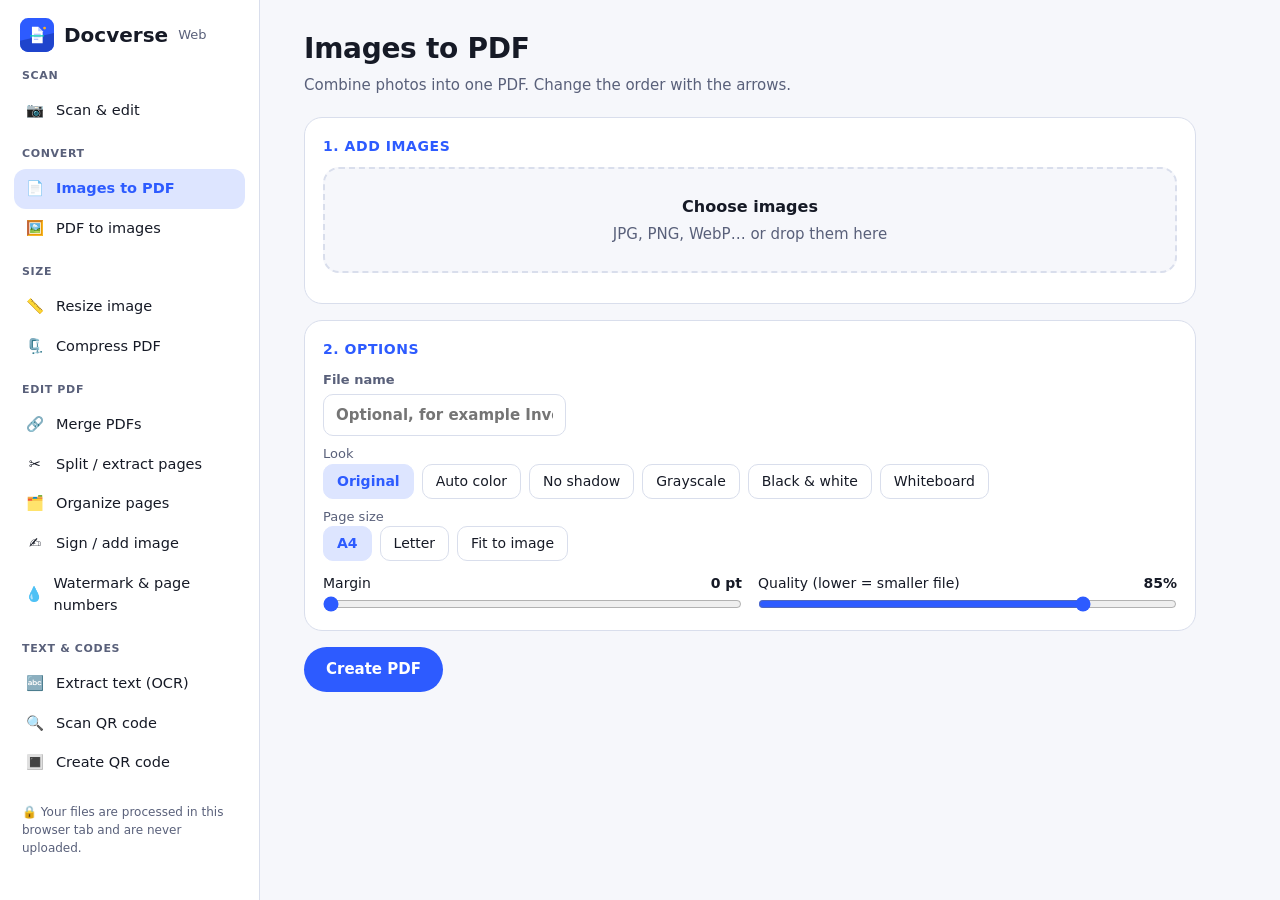
==== docs/app/index.html @ 4b153f03 "Add files via upload" ====
<!doctype html>
<html lang="en">
<head>
<meta charset="utf-8">
<meta name="viewport" content="width=device-width,initial-scale=1">
<title>Docverse Web: free document tools in your browser</title>
<meta name="description" content="Convert, compress, merge, split, sign and scan documents in your browser. Files never leave your computer.">
<link rel="icon" href="../icon.svg" type="image/svg+xml">
<link rel="stylesheet" href="style.css">
</head>
<body>
<div class="shell">
  <aside class="side" id="side">
    <a class="brand" href="../"><img src="../icon.svg" alt="">Docverse <small>Web</small></a>
    <nav id="nav"></nav>
    <p class="privacy">🔒 Your files are processed in this browser tab and are never uploaded.</p>
  </aside>
  <main class="main">
    <div id="view"></div>
  </main>
</div>
<div class="toast" id="toast" role="status"></div>

<script src="vendor/pdf-lib.min.js"></script>
<script src="vendor/pdf.min.js"></script>
<script src="vendor/jszip.min.js"></script>
<script src="vendor/jsQR.js"></script>
<script src="vendor/qrcode.js"></script>
<script src="vendor/qrcode_UTF8.js"></script>
<script src="vendor/tesseract.min.js"></script>
<script src="js/core.js"></script>
<script src="js/pdfio.js"></script>
<script src="js/tools-convert.js"></script>
<script src="js/tools-pdf.js"></script>
<script src="js/tools-scan.js"></script>
<script src="js/tools-sign.js"></script>
<script src="js/tools-text.js"></script>
<script src="js/main.js"></script>
</body>
</html>
---- docs/app/style.css ----
:root{--p:#2D5BFF;--pd:#1F44CC;--pc:#DDE5FF;--bg:#F6F7FB;--s:#fff;--t:#161a26;--m:#59607A;--line:#D9DEEC;--ok:#0a8f7a;--err:#c62828;--sv:#ECEFF7}
@media (prefers-color-scheme:dark){:root{--p:#7E9BFF;--pd:#5C7DFF;--pc:#1F3180;--bg:#0F1115;--s:#171A21;--t:#EEF0F8;--m:#AEB5CC;--line:#2C3244;--ok:#5FDCC5;--err:#ff8a80;--sv:#232733}}
*{box-sizing:border-box;margin:0;padding:0}
body{font-family:system-ui,-apple-system,"Segoe UI",Roboto,Arial,sans-serif;background:var(--bg);color:var(--t);line-height:1.5;font-size:15px}
a{color:var(--p)}
.shell{display:grid;grid-template-columns:260px 1fr;min-height:100vh}
.side{background:var(--s);border-right:1px solid var(--line);padding:18px 14px;position:sticky;top:0;height:100vh;overflow:auto}
.brand{display:flex;align-items:center;gap:10px;font-weight:700;font-size:20px;text-decoration:none;color:var(--t);margin:0 6px 14px}
.brand img{width:34px;height:34px}.brand small{font-weight:500;color:var(--m);font-size:13px}
.grp{font-size:11px;font-weight:700;letter-spacing:.06em;text-transform:uppercase;color:var(--m);margin:16px 8px 6px}
.nav-item{display:flex;align-items:center;gap:10px;padding:9px 10px;border-radius:12px;text-decoration:none;color:var(--t);font-size:14.5px}
.nav-item:hover{background:var(--sv)}
.nav-item.on{background:var(--pc);color:var(--p);font-weight:600}
.nav-item i{font-style:normal;width:22px;text-align:center}
.privacy{font-size:12px;color:var(--m);margin:20px 8px 0}
.main{padding:28px clamp(16px,4vw,44px) 60px;max-width:980px;width:100%}
h1{font-size:28px;letter-spacing:-.01em}
.desc{color:var(--m);margin:4px 0 20px;max-width:46em}
.card{background:var(--s);border:1px solid var(--line);border-radius:18px;padding:18px;margin-bottom:16px}
.card h3{font-size:14px;color:var(--p);margin-bottom:10px;text-transform:uppercase;letter-spacing:.04em}
.drop{display:flex;flex-direction:column;align-items:center;justify-content:center;gap:4px;border:2px dashed var(--line);border-radius:16px;padding:26px 16px;text-align:center;cursor:pointer;color:var(--m);background:var(--bg);transition:.15s}
.drop:hover,.drop.over{border-color:var(--p);background:var(--pc);color:var(--t)}
.drop b{color:var(--t);font-size:16px}.drop input{display:none}
.row{display:flex;flex-wrap:wrap;gap:10px;align-items:center}
.row.gap{gap:16px}
.btn{font:inherit;font-weight:600;border:0;border-radius:50px;padding:11px 22px;background:var(--p);color:#fff;cursor:pointer}
@media (prefers-color-scheme:dark){.btn{color:#0B1F66}}
.btn:hover{background:var(--pd)}.btn:disabled{opacity:.45;cursor:not-allowed}
.btn.ghost{background:transparent;color:var(--p);border:1px solid var(--line)}
.btn.ghost:hover{background:var(--sv)}
.btn.small{padding:6px 14px;font-size:13px}
.chips{display:flex;flex-wrap:wrap;gap:8px}
.chip{font:inherit;font-size:14px;border:1px solid var(--line);background:var(--s);color:var(--t);border-radius:10px;padding:6px 13px;cursor:pointer}
.chip.on{background:var(--pc);border-color:var(--pc);color:var(--p);font-weight:600}
label.f{display:flex;flex-direction:column;gap:4px;font-size:13px;color:var(--m);font-weight:600}
input[type=text],input[type=number],textarea,select{font:inherit;font-size:15px;color:var(--t);background:var(--s);border:1px solid var(--line);border-radius:10px;padding:9px 12px;width:100%}
textarea{min-height:200px;resize:vertical}
.sl{display:flex;flex-direction:column;gap:2px;min-width:230px;flex:1}
.sl div{display:flex;justify-content:space-between;font-size:14px}.sl b{font-weight:600}
input[type=range]{width:100%;accent-color:var(--p)}
.list{display:flex;flex-direction:column;gap:8px;margin-top:12px}
.item{display:flex;align-items:center;gap:12px;background:var(--bg);border:1px solid var(--line);border-radius:12px;padding:8px 10px}
.item img,.item canvas{width:52px;height:68px;object-fit:cover;border-radius:6px;background:#fff;flex:none}
.item .nm{flex:1;min-width:0;overflow:hidden;text-overflow:ellipsis;white-space:nowrap}
.item small{color:var(--m);display:block}
.ib{font:inherit;border:1px solid var(--line);background:var(--s);color:var(--t);border-radius:8px;width:32px;height:32px;cursor:pointer}
.ib:hover{background:var(--sv)}.ib:disabled{opacity:.35}
.status{margin-top:12px;font-size:14px}.status.err{color:var(--err)}
.bar{height:6px;background:var(--line);border-radius:6px;overflow:hidden;margin-top:6px}.bar i{display:block;height:100%;background:var(--p);width:0;transition:width .15s}
.res{background:var(--pc);border-radius:16px;padding:14px;margin-top:14px}
.res h4{font-size:15px;margin-bottom:8px}
.res .item{background:var(--s)}
.res img{object-fit:contain}
.stage{position:relative;display:inline-block;max-width:100%;background:repeating-conic-gradient(#ddd 0 25%,#fff 0 50%) 0 0/16px 16px;border-radius:8px;touch-action:none;line-height:0}
.stage canvas{max-width:100%;height:auto;display:block}
.pad{border:1px solid var(--line);border-radius:12px;background:#fff;touch-action:none;max-width:100%}
.grid2{display:grid;grid-template-columns:repeat(auto-fill,minmax(150px,1fr));gap:10px;margin-top:12px}
.thumb{position:relative;background:var(--bg);border:1px solid var(--line);border-radius:12px;padding:8px;text-align:center}
.thumb canvas{max-width:100%;height:auto;border-radius:4px;background:#fff}
.thumb .acts{display:flex;justify-content:center;gap:4px;margin-top:6px}
.thumb.sel{border-color:var(--p);box-shadow:0 0 0 2px var(--p)}
video{max-width:100%;border-radius:12px;background:#000}
.toast{position:fixed;left:50%;bottom:24px;transform:translateX(-50%) translateY(80px);background:#161a26;color:#fff;padding:10px 18px;border-radius:50px;font-size:14px;opacity:0;transition:.25s;pointer-events:none;z-index:50}
.toast.show{opacity:1;transform:translateX(-50%)}
.note{font-size:13px;color:var(--m);margin-top:8px}
@media (max-width:860px){
 .shell{grid-template-columns:1fr}
 .side{position:static;height:auto;border-right:0;border-bottom:1px solid var(--line);padding:12px}
 #nav{display:flex;gap:6px;overflow-x:auto;padding-bottom:6px}
 .grp{display:none}.nav-item{white-space:nowrap;flex:none;border:1px solid var(--line)}
 .privacy{display:none}
}
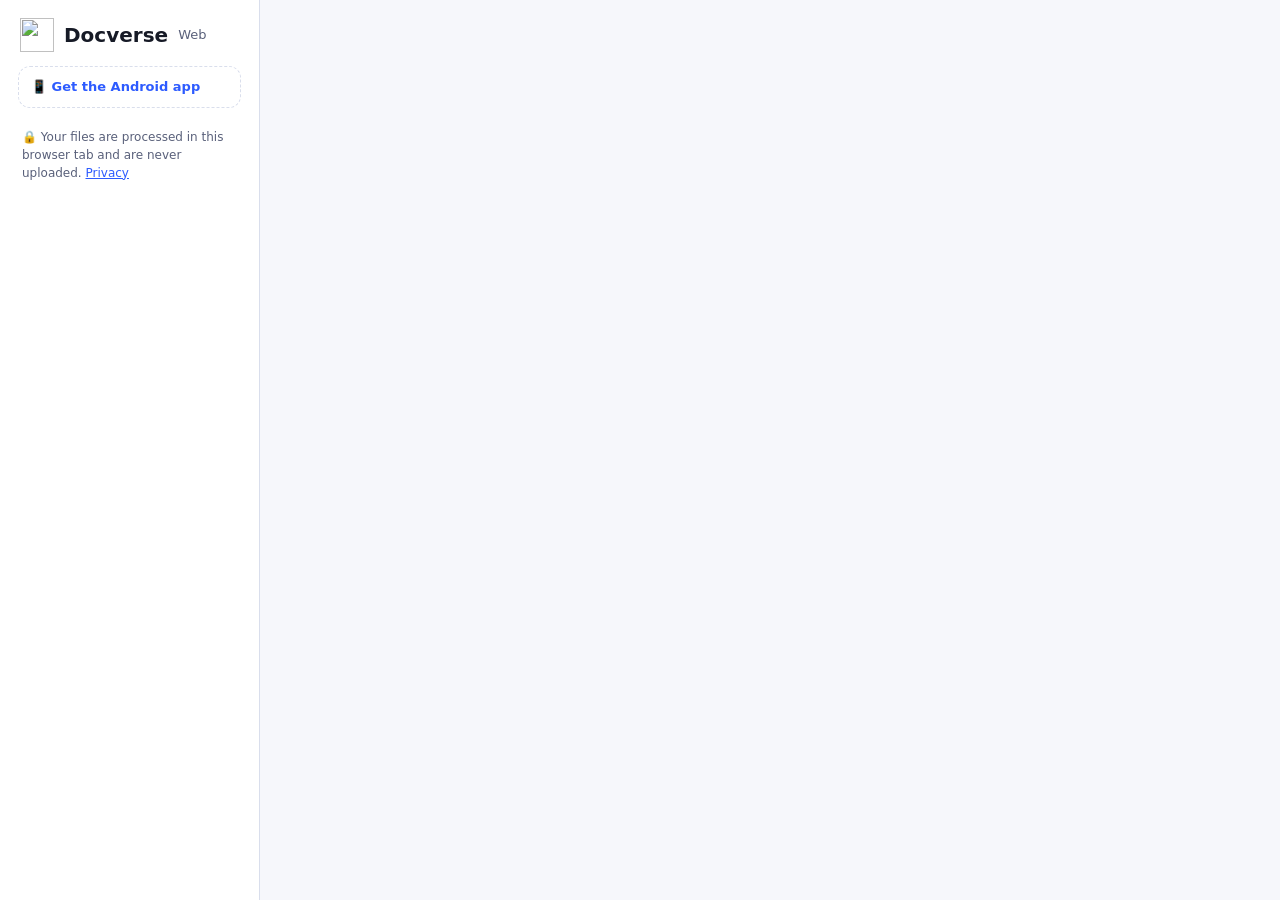
==== commit 5cefe25e: "Add files via upload" ====
--- a/docs/app/index.html
+++ b/docs/app/index.html
@@ -11,9 +11,10 @@
 <body>
 <div class="shell">
   <aside class="side" id="side">
-    <a class="brand" href="../"><img src="../icon.svg" alt="">Docverse <small>Web</small></a>
+    <a class="brand" href="./"><img src="../icon.svg" alt="">Docverse <small>Web</small></a>
     <nav id="nav"></nav>
-    <p class="privacy">🔒 Your files are processed in this browser tab and are never uploaded.</p>
+    <a class="sidepromo" id="apk" href="../android.html">📱 Get the Android app</a>
+    <p class="privacy">🔒 Your files are processed in this browser tab and are never uploaded. <a href="../privacy.html">Privacy</a></p>
   </aside>
   <main class="main">
     <div id="view"></div>
--- a/docs/app/style.css
+++ b/docs/app/style.css
@@ -70,3 +70,8 @@
  .grp{display:none}.nav-item{white-space:nowrap;flex:none;border:1px solid var(--line)}
  .privacy{display:none}
 }
+
+.promo{margin-top:14px;padding:14px;border-radius:14px;background:var(--soft,#EEF2FF);border:1px solid var(--line);display:flex;flex-direction:column;gap:8px;align-items:flex-start;font-size:14px}
+.promo span{color:var(--m,#5b6478)}
+.promo .btn{text-decoration:none}
+.sidepromo{display:block;margin:14px 4px 0;padding:10px 12px;border-radius:12px;border:1px dashed var(--line);font-size:13px;font-weight:600;text-decoration:none;color:var(--p,#2D5BFF)}
